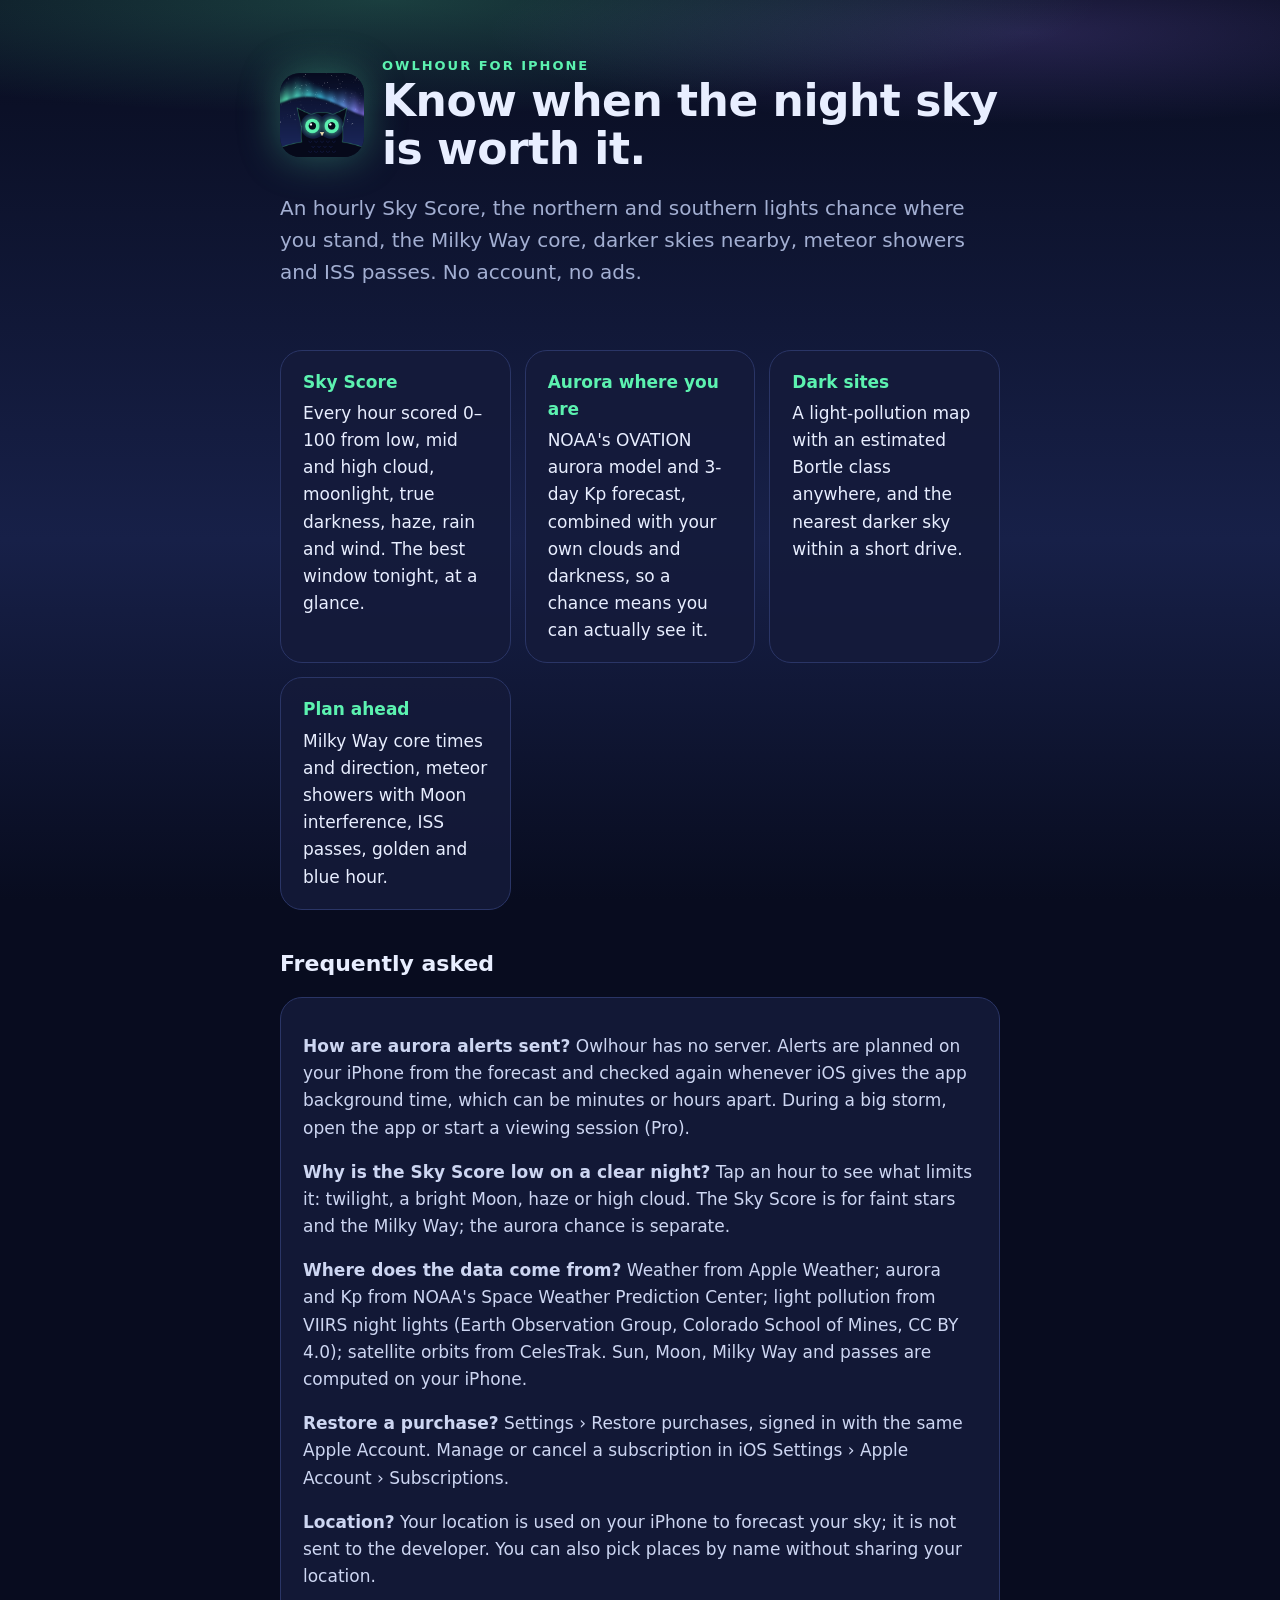
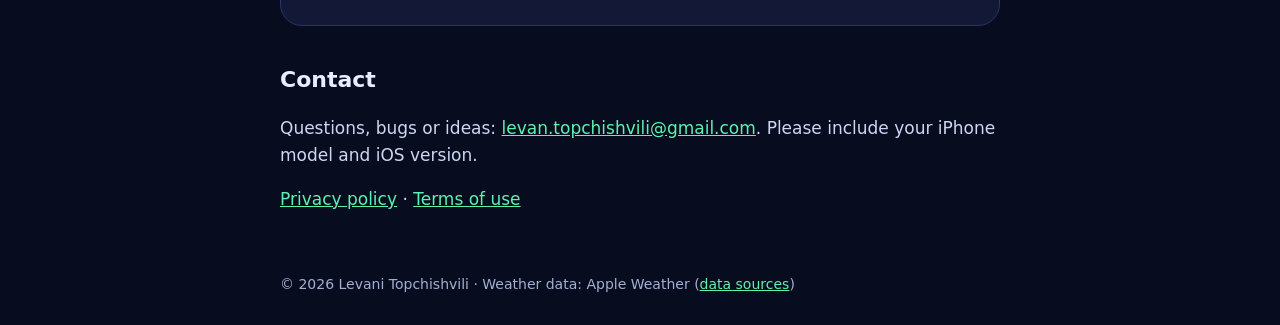
==== docs/index.html @ f97c566f "Owlhour site" ====
<!doctype html>
<html lang="en"><head><meta charset="utf-8"><meta name="viewport" content="width=device-width, initial-scale=1">
<title>Owlhour: Aurora & Stargazing forecast — Help</title>
<meta name="description" content="Owlhour tells you when the night sky is worth it: an hourly Sky Score from clouds at every height, moonlight and darkness, plus the northern lights chance where you stand, the Milky Way core, dark-sky sites, meteors and ISS passes.">
<link rel="icon" href="icon.png"><link rel="stylesheet" href="style.css"></head>
<body>
<section class="sky"><div class="wrap"><div class="head"><img src="icon.png" alt="Owlhour icon"><div><div class="eyebrow">Owlhour for iPhone</div><h1>Know when the night sky is worth it.</h1></div></div>
<p class="lead">An hourly Sky Score, the northern and southern lights chance where you stand, the Milky Way core, darker skies nearby, meteor showers and ISS passes. No account, no ads.</p></div></section>
<main class="wrap">
<div class="grid">
<div class="card"><b>Sky Score</b>Every hour scored 0–100 from low, mid and high cloud, moonlight, true darkness, haze, rain and wind. The best window tonight, at a glance.</div>
<div class="card"><b>Aurora where you are</b>NOAA's OVATION aurora model and 3-day Kp forecast, combined with your own clouds and darkness, so a chance means you can actually see it.</div>
<div class="card"><b>Dark sites</b>A light-pollution map with an estimated Bortle class anywhere, and the nearest darker sky within a short drive.</div>
<div class="card"><b>Plan ahead</b>Milky Way core times and direction, meteor showers with Moon interference, ISS passes, golden and blue hour.</div>
</div>
<h2>Frequently asked</h2>
<div class="card"><p><strong>How are aurora alerts sent?</strong> Owlhour has no server. Alerts are planned on your iPhone from the forecast and checked again whenever iOS gives the app background time, which can be minutes or hours apart. During a big storm, open the app or start a viewing session (Pro).</p>
<p><strong>Why is the Sky Score low on a clear night?</strong> Tap an hour to see what limits it: twilight, a bright Moon, haze or high cloud. The Sky Score is for faint stars and the Milky Way; the aurora chance is separate.</p>
<p><strong>Where does the data come from?</strong> Weather from Apple Weather; aurora and Kp from NOAA's Space Weather Prediction Center; light pollution from VIIRS night lights (Earth Observation Group, Colorado School of Mines, CC BY 4.0); satellite orbits from CelesTrak. Sun, Moon, Milky Way and passes are computed on your iPhone.</p>
<p><strong>Restore a purchase?</strong> Settings › Restore purchases, signed in with the same Apple Account. Manage or cancel a subscription in iOS Settings › Apple Account › Subscriptions.</p>
<p><strong>Location?</strong> Your location is used on your iPhone to forecast your sky; it is not sent to the developer. You can also pick places by name without sharing your location.</p></div>
<h2>Contact</h2>
<p>Questions, bugs or ideas: <a href="mailto:levan.topchishvili@gmail.com?subject=Owlhour">levan.topchishvili@gmail.com</a>. Please include your iPhone model and iOS version.</p>
<p><a href="privacy.html">Privacy policy</a> · <a href="terms.html">Terms of use</a></p>
</main><footer>© 2026 Levani Topchishvili · Weather data: Apple Weather (<a href="https://developer.apple.com/weatherkit/data-source-attribution/">data sources</a>)</footer></body></html>
---- docs/style.css ----
:root{--bg:#080c1f;--bg2:#172048;--ink:#e8eeff;--soft:#a3afd2;--aurora:#5cf2b0;--teal:#3cc8e8;--violet:#9b7bff;--card:rgba(20,27,58,.85);--stroke:#2a3566}
*{box-sizing:border-box}html{background:var(--bg)}
body{margin:0;font:17px/1.6 ui-rounded,"SF Pro Rounded",-apple-system,system-ui,sans-serif;color:var(--ink);background:linear-gradient(180deg,var(--bg),var(--bg2) 60%,var(--bg)) fixed;min-height:100vh}
a{color:var(--aurora)}
.sky{position:relative;overflow:hidden;padding:56px 0 40px;background:radial-gradient(ellipse 80% 50% at 30% 0%,rgba(92,242,176,.22),transparent 70%),radial-gradient(ellipse 60% 40% at 80% 10%,rgba(155,123,255,.20),transparent 70%)}
.wrap{max-width:760px;margin:0 auto;padding:0 20px}
.head{display:flex;gap:18px;align-items:center}
.head img{width:84px;height:84px;border-radius:20px;box-shadow:0 0 40px rgba(92,242,176,.35)}
h1{font-size:44px;line-height:1.1;margin:0;font-weight:800;letter-spacing:-.5px}
h2{font-size:22px;margin:36px 0 8px;color:var(--ink)}
.eyebrow{font-size:13px;font-weight:800;letter-spacing:2px;text-transform:uppercase;color:var(--aurora)}
.lead{font-size:20px;color:var(--soft);margin:18px 0 0}
.card{background:var(--card);border:1px solid var(--stroke);border-radius:22px;padding:18px 22px;margin:16px 0}
.grid{display:grid;grid-template-columns:repeat(auto-fit,minmax(210px,1fr));gap:14px;margin-top:22px}
.grid .card{margin:0}.grid b{display:block;color:var(--aurora);margin-bottom:4px}
p,li{color:#cdd6f2}
footer{max-width:760px;margin:60px auto 30px;padding:0 20px;color:var(--soft);font-size:14px}
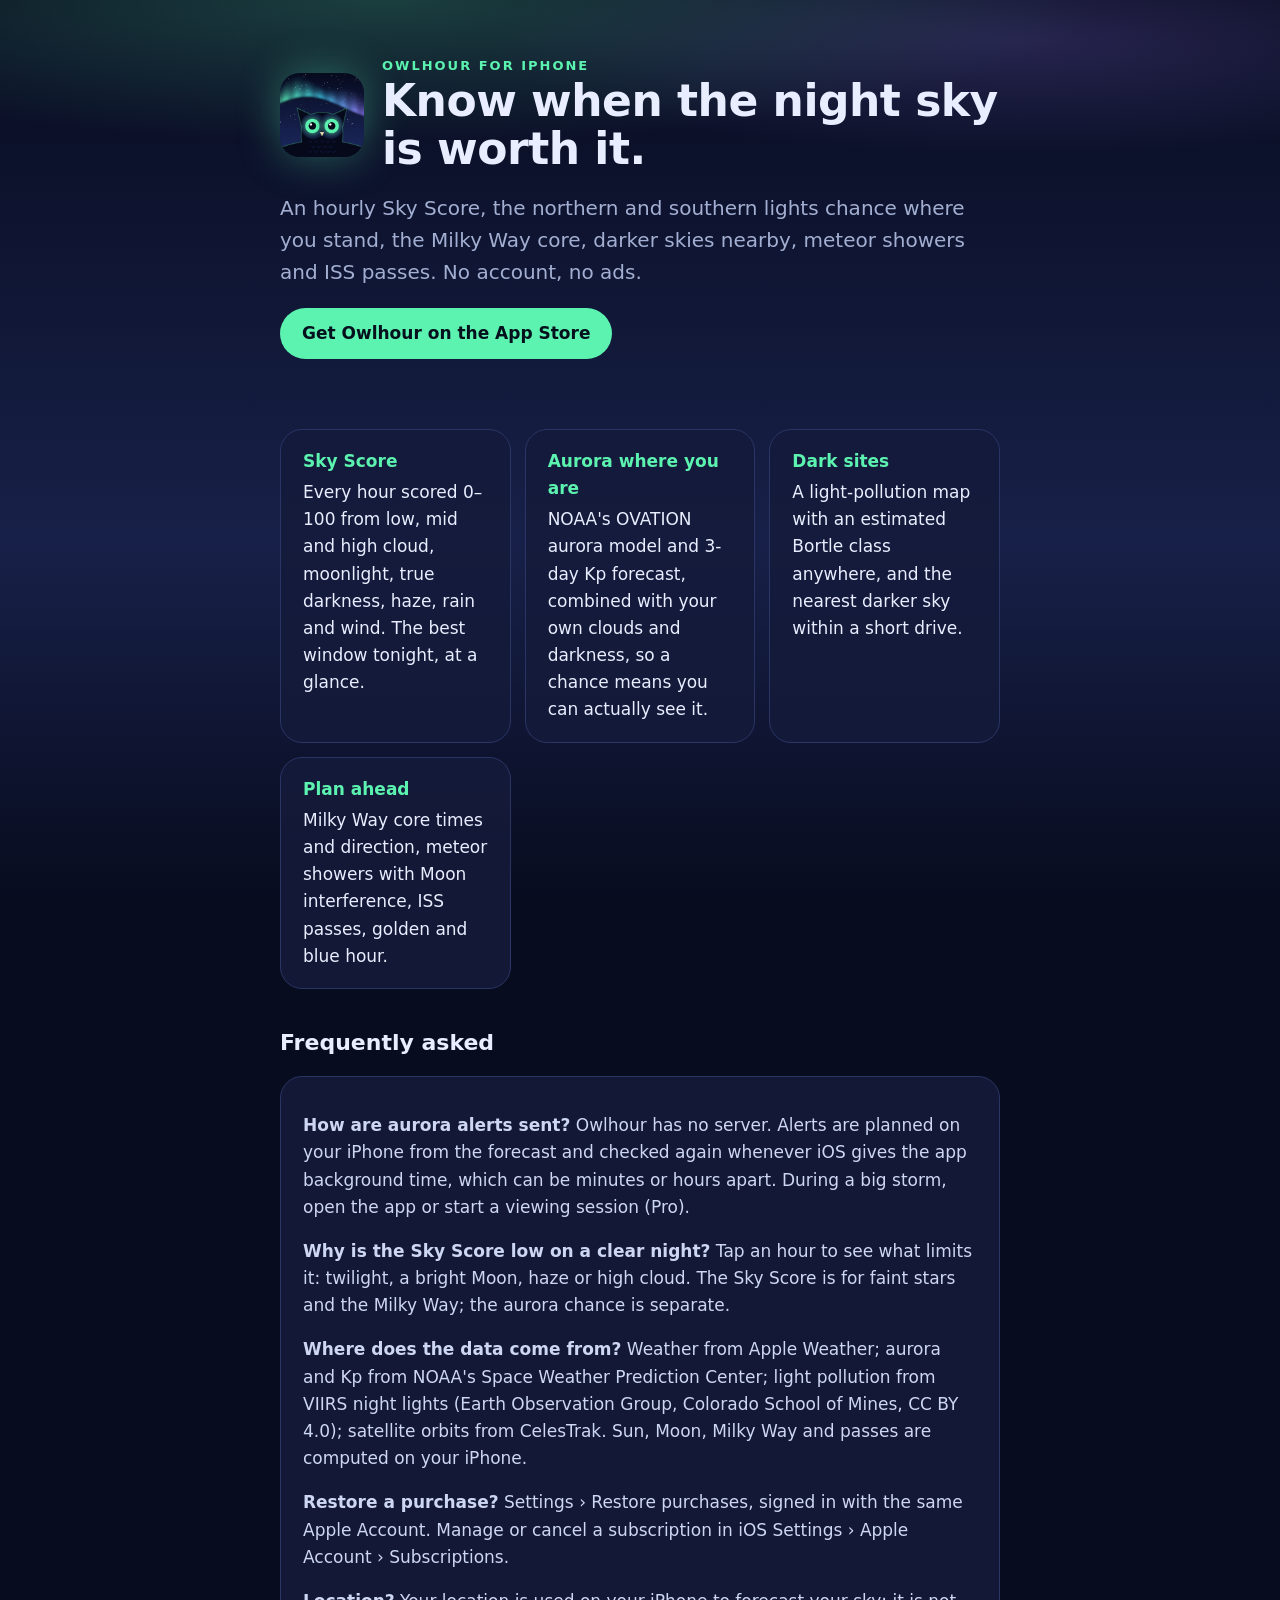
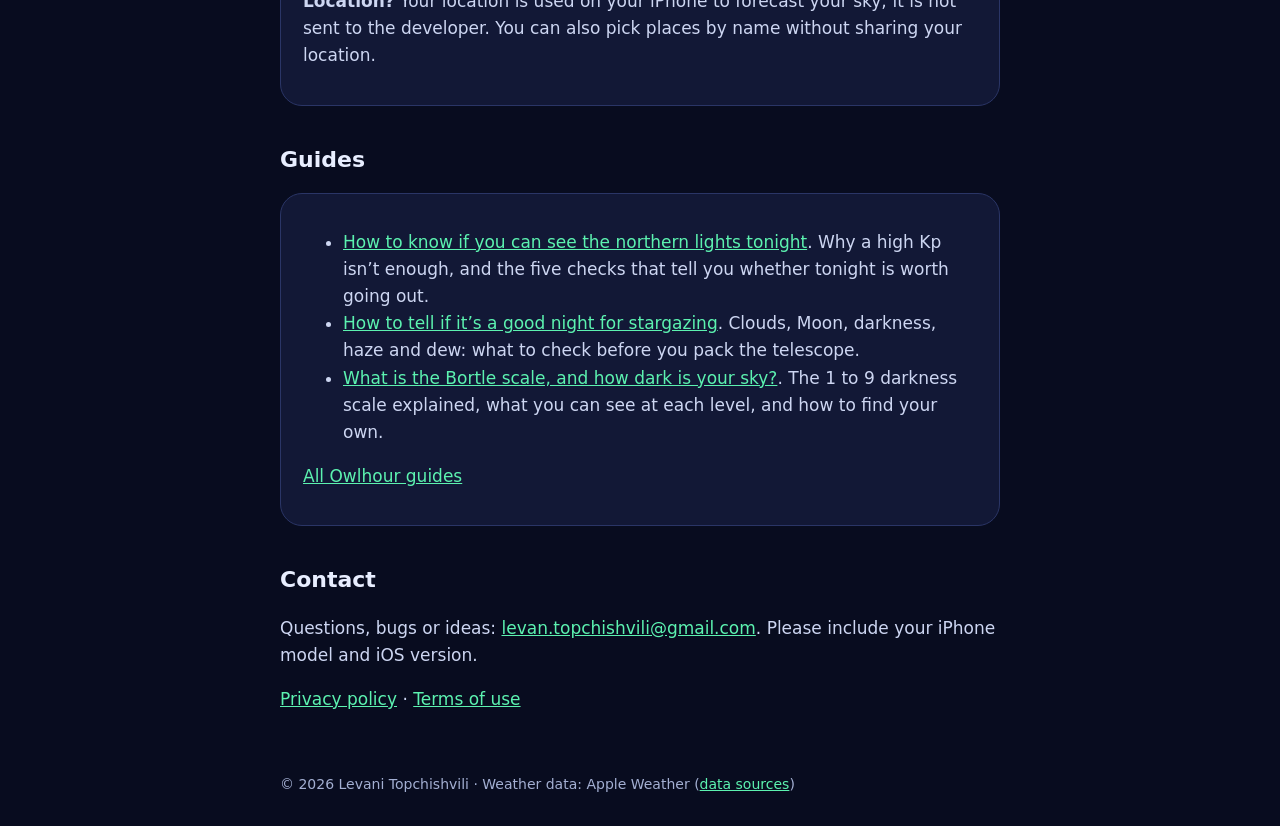
==== commit fd634d9f: "Guides: three how-to articles, guides hub, sitemap and App Store links" ====
--- a/docs/index.html
+++ b/docs/index.html
@@ -2,10 +2,13 @@
 <html lang="en"><head><meta charset="utf-8"><meta name="viewport" content="width=device-width, initial-scale=1">
 <title>Owlhour: Aurora & Stargazing forecast — Help</title>
 <meta name="description" content="Owlhour tells you when the night sky is worth it: an hourly Sky Score from clouds at every height, moonlight and darkness, plus the northern lights chance where you stand, the Milky Way core, dark-sky sites, meteors and ISS passes.">
+<link rel="canonical" href="https://levan2002.github.io/owlhour/">
+<meta name="apple-itunes-app" content="app-id=6818359095">
 <link rel="icon" href="icon.png"><link rel="stylesheet" href="style.css"></head>
 <body>
 <section class="sky"><div class="wrap"><div class="head"><img src="icon.png" alt="Owlhour icon"><div><div class="eyebrow">Owlhour for iPhone</div><h1>Know when the night sky is worth it.</h1></div></div>
-<p class="lead">An hourly Sky Score, the northern and southern lights chance where you stand, the Milky Way core, darker skies nearby, meteor showers and ISS passes. No account, no ads.</p></div></section>
+<p class="lead">An hourly Sky Score, the northern and southern lights chance where you stand, the Milky Way core, darker skies nearby, meteor showers and ISS passes. No account, no ads.</p>
+<p class="g-cta"><a class="g-btn" href="https://apps.apple.com/app/id6818359095">Get Owlhour on the App Store</a></p></div></section>
 <main class="wrap">
 <div class="grid">
 <div class="card"><b>Sky Score</b>Every hour scored 0–100 from low, mid and high cloud, moonlight, true darkness, haze, rain and wind. The best window tonight, at a glance.</div>
@@ -19,6 +22,13 @@
 <p><strong>Where does the data come from?</strong> Weather from Apple Weather; aurora and Kp from NOAA's Space Weather Prediction Center; light pollution from VIIRS night lights (Earth Observation Group, Colorado School of Mines, CC BY 4.0); satellite orbits from CelesTrak. Sun, Moon, Milky Way and passes are computed on your iPhone.</p>
 <p><strong>Restore a purchase?</strong> Settings › Restore purchases, signed in with the same Apple Account. Manage or cancel a subscription in iOS Settings › Apple Account › Subscriptions.</p>
 <p><strong>Location?</strong> Your location is used on your iPhone to forecast your sky; it is not sent to the developer. You can also pick places by name without sharing your location.</p></div>
+<h2>Guides</h2>
+<div class="card"><ul>
+<li><a href="guides/how-to-know-if-you-can-see-the-northern-lights-tonight.html">How to know if you can see the northern lights tonight</a>. Why a high Kp isn’t enough, and the five checks that tell you whether tonight is worth going out.</li>
+<li><a href="guides/how-to-tell-if-its-a-good-night-for-stargazing.html">How to tell if it’s a good night for stargazing</a>. Clouds, Moon, darkness, haze and dew: what to check before you pack the telescope.</li>
+<li><a href="guides/what-is-the-bortle-scale.html">What is the Bortle scale, and how dark is your sky?</a>. The 1 to 9 darkness scale explained, what you can see at each level, and how to find your own.</li>
+</ul>
+<p><a href="guides/">All Owlhour guides</a></p></div>
 <h2>Contact</h2>
 <p>Questions, bugs or ideas: <a href="mailto:levan.topchishvili@gmail.com?subject=Owlhour">levan.topchishvili@gmail.com</a>. Please include your iPhone model and iOS version.</p>
 <p><a href="privacy.html">Privacy policy</a> · <a href="terms.html">Terms of use</a></p>
--- a/docs/style.css
+++ b/docs/style.css
@@ -15,3 +15,32 @@
 .grid .card{margin:0}.grid b{display:block;color:var(--aurora);margin-bottom:4px}
 p,li{color:#cdd6f2}
 footer{max-width:760px;margin:60px auto 30px;padding:0 20px;color:var(--soft);font-size:14px}
+
+/* ---- Guides ---- */
+.g-top{padding:22px 0}
+.g-home{text-decoration:none;color:inherit}
+.g-top .head img{width:56px;height:56px;border-radius:14px}
+.g-brand{font-size:28px;font-weight:800;line-height:1.1;color:var(--ink)}
+.g-main{padding-top:18px}
+.g-crumbs{font-size:14px;color:var(--soft);margin:6px 0 18px}
+.g-crumbs a{color:var(--soft)}
+.g-article h1{font-size:clamp(30px,6vw,40px);margin:0 0 14px}
+.g-article h2{font-size:22px;margin:34px 0 8px}
+.g-article h3{font-size:18px;margin:22px 0 6px}
+.g-article ul,.g-article ol{padding-left:1.3em}
+.g-article li{margin-bottom:.5em}
+.g-intro{font-size:19px;color:var(--soft)}
+.g-cta{margin:20px 0 8px}
+.g-btn{display:inline-block;padding:12px 22px;border-radius:999px;background:var(--aurora);color:#04101c;font-weight:800;text-decoration:none}
+.g-btn:hover{filter:brightness(1.08)}
+.g-steps{padding-left:1.4em}
+.g-end{margin:36px 0 0;padding:6px 22px 8px;background:var(--card);border:1px solid var(--stroke);border-radius:22px}
+.g-end h2{margin-top:16px}
+.g-related{list-style:none;padding:0!important}
+.g-related li{padding:10px 0;border-bottom:1px solid var(--stroke)}
+.g-list{list-style:none;padding:0!important;margin:28px 0 0}
+.g-list li{background:var(--card);border:1px solid var(--stroke);border-radius:22px;padding:6px 22px 4px;margin:0 0 14px}
+.g-list h2{font-size:20px;margin:14px 0 4px}
+.g-list h2 a{text-decoration:none}
+.g-back{margin-top:28px;font-size:15px;color:var(--soft)}
+@media (max-width:480px){.g-btn{display:block;text-align:center}}
